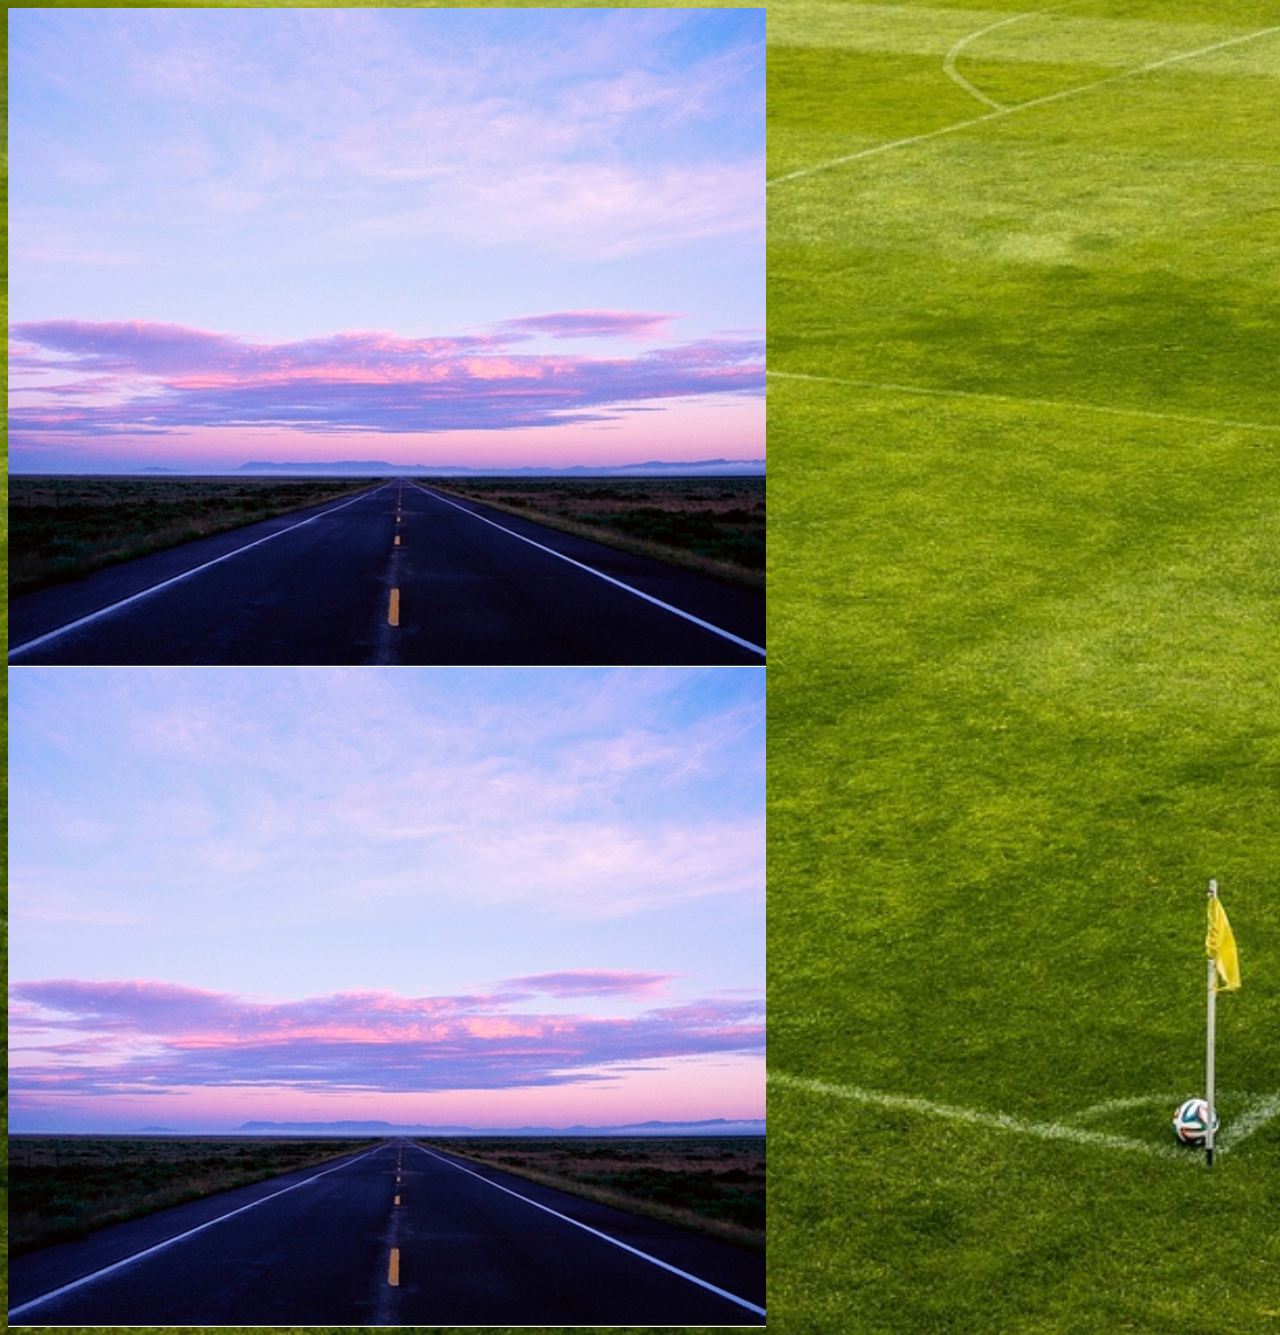
==== ensam.html @ 39a2d455 "Lagrer" ====
<html>
    <head>
        <meta>
        <title>Fotbollshemsida</title>
        <link rel="preconnect" href="https://fonts.gstatic.com">
        <link href="https://fonts.googleapis.com/css2?family=Zen+Dots&display=swap" rel="stylesheet">
        <link rel="stylesheet" href="style.css">
    </head>
    <body> 
      <section class="pr">
        <div class="roww">
            <div class="columnn">
              <img src="img/baratest.jpg" alt="Forest" style="width:60%">
              <div class="lager">

              </div>
            </div>
            <div class="columnn">
              <img src="img/baratest.jpg" alt="Mountains" style="width:60%">
              <div class="lagerr">
                
              </div>
            </div>
          </div>
      </section>

    
    </body>
</html>
---- style.css ----
body {
    font-family: 'Zen Dots', cursive;
    background-image: url(../img/bakgrund3.jpg);
    background-size: cover;
    
}

.rubriker{
    color: white;
    text-align: center;
    box-sizing: border-box;
    flex-basis: 31%;
    border-radius: 10px;
    margin-bottom: 5%;
    background: rgb(226, 0, 0);
    transition: 0.7s;
    
}

.rubriker:hover{
    box-shadow: 0 0 50px 0px rgba(0, 0, 0, 0.2);
}

nav{
    display: flex;
    padding: 2% 6%;
    justify-content: space-between;
    align-items: center;

}

.nav-links{
    flex: 1;
    text-align: center;
}

.nav-links ul li{
    width: 510px;
    list-style: none;
    display: inline-block;
    padding: 8px 12px;
    position: relative;
}

.nav-links ul li a{
    color: white;
    font-size: 19;
    text-decoration: none;
}
.nav-links ul li::after{
    content: '';
    width: 0%;
    height: 5px;
    background: #f44336;
    display: block;
    margin: auto;
    transition: 0.5s;
}
.nav-links ul li:hover::after{
    width: 65%;

}

.campus{
    width: 80%;
    margin: auto;
    text-align: center;
    
}

.campus-col{
    float: left;
    width: 49%;
    padding: 5px;
    border-radius: 100px;
    
}

row::after{
    content: "";
    clear: both;
    display: table;
}

.campus-col img{
    width: 100%;
    
}

.layer{
    background: transparent;
    height: 455px;
    width: 524px;
    position: absolute;
    top: 297px;
    left: 145px;
    transition: 00.5s;
}

.layer2{
    background: transparent;
    height: 455px;
    width: 524px;
    position: absolute;
    top: 297px;
    
}

.layer:hover{
    background: rgba(226, 0, 0, 0.7);

 } 

 .layer2:hover{
    background: rgba(226, 0, 0, 0.7);

 } 



 /*   Text dyker upp första rutan  */

.layer h3{
    width: auto;
    font-weight: 500;
    color: #fff;
    font-size: 26px;
    bottom: 0;
    left: 50%;
    transform: translateX(-50%);
    position: absolute;
    transition: 00.5s;
}

.layer:hover h3{
    bottom: 70%;
    opacity: 1;
}

.layer p{
    width: auto;
    font-weight: 100;
    color: transparent;
    font-size: 12px;
    bottom: 0;
    left: 50%;
    transform: translateX(-50%);
    position: absolute;
    transition: 00.5s;
    
}

.layer:hover p{
    bottom: 55%;
    opacity: 1;
    color: #fff;
}

/* Text dyker upp andra rutan*/

.layer2 h3{
    width: auto;
    font-weight: 500;
    color: #fff;
    font-size: 26px;
    bottom: 0;
    left: 50%;
    transform: translateX(-50%);
    position: absolute;
    transition: 00.5s;
}

.layer2:hover h3{
    bottom: 70%;
    opacity: 1;
}

.layer2 p{
    width: auto;
    font-weight: 100;
    color: transparent;
    font-size: 12px;
    bottom: 0;
    left: 50%;
    transform: translateX(-50%);
    position: absolute;
    transition: 00.5s;
    
}

.layer2:hover p{
    bottom: 55%;
    opacity: 1;
    color: #fff;
}
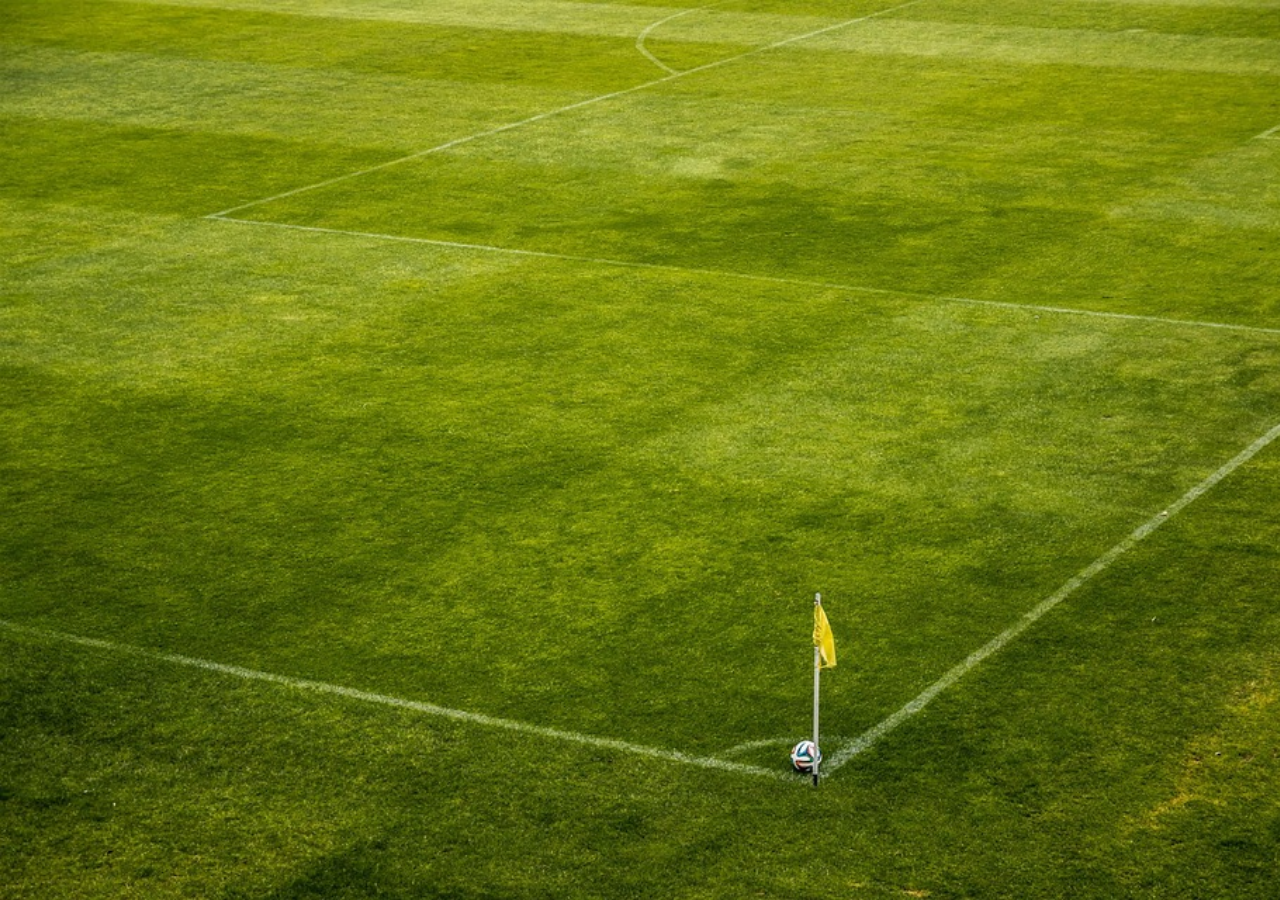
==== commit ea6c686d: "test" ====
--- a/ensam.html
+++ b/ensam.html
@@ -1,29 +1,13 @@
 <html>
     <head>
         <meta>
-        <title>Fotbollshemsida</title>
+        <title>Ensamträning</title>
         <link rel="preconnect" href="https://fonts.gstatic.com">
         <link href="https://fonts.googleapis.com/css2?family=Zen+Dots&display=swap" rel="stylesheet">
         <link rel="stylesheet" href="style.css">
     </head>
     <body> 
-      <section class="pr">
-        <div class="roww">
-            <div class="columnn">
-              <img src="img/baratest.jpg" alt="Forest" style="width:60%">
-              <div class="lager">
-
-              </div>
-            </div>
-            <div class="columnn">
-              <img src="img/baratest.jpg" alt="Mountains" style="width:60%">
-              <div class="lagerr">
-                
-              </div>
-            </div>
-          </div>
-      </section>
-
+      
     
     </body>
 </html>
--- a/style.css
+++ b/style.css
@@ -72,7 +72,7 @@
     float: left;
     width: 49%;
     padding: 5px;
-    border-radius: 100px;
+    
     
 }
 
@@ -84,7 +84,8 @@
 
 .campus-col img{
     width: 100%;
-    
+    display: block;
+    border-radius: 40px;
 }
 
 .layer{
@@ -95,6 +96,7 @@
     top: 297px;
     left: 145px;
     transition: 00.5s;
+    border-radius: 40px;
 }
 
 .layer2{
@@ -103,7 +105,7 @@
     width: 524px;
     position: absolute;
     top: 297px;
-    
+    border-radius: 40px;
 }
 
 .layer:hover{
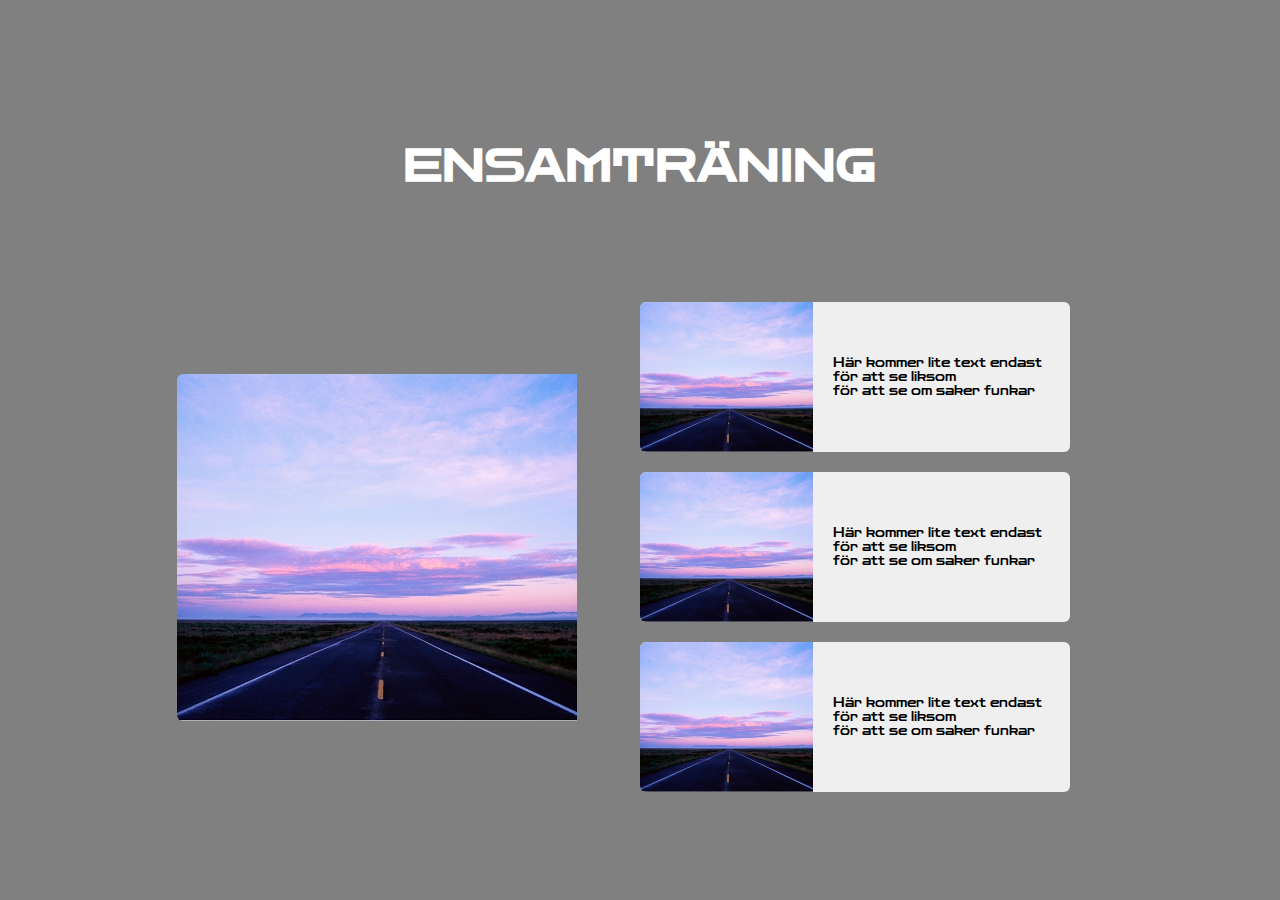
==== commit 523a120a: "e" ====
--- a/ensam.html
+++ b/ensam.html
@@ -5,8 +5,42 @@
         <link rel="preconnect" href="https://fonts.gstatic.com">
         <link href="https://fonts.googleapis.com/css2?family=Zen+Dots&display=swap" rel="stylesheet">
         <link rel="stylesheet" href="style.css">
+        
     </head>
     <body> 
+        <div class="container">
+            <h1>ENSAMTRÄNING</h1>
+            <div class="rad">
+                <div class="col">
+                    <div class="feature-img">
+                        <img src="img/baratest.jpg" width="400vh" >
+                    </div>
+                </div>
+                <div class="col">
+                    <div class="small-img-row">
+                        <div class="small-img">
+                            <img src="img/baratest.jpg" height="150vh">
+                        </div>
+                        <p>Här kommer lite text endast för att se liksom <br>för
+                        att se om saker funkar</p>
+                    </div>
+                    <div class="small-img-row">
+                        <div class="small-img">
+                            <img src="img/baratest.jpg" height="150vh">
+                        </div>
+                        <p>Här kommer lite text endast för att se liksom <br>för
+                        att se om saker funkar</p>
+                    </div>
+                    <div class="small-img-row">
+                        <div class="small-img">
+                            <img src="img/baratest.jpg" height="150vh">
+                        </div>
+                        <p>Här kommer lite text endast för att se liksom <br>för
+                        att se om saker funkar</p>
+                    </div>
+                </div>
+            </div>
+        </div>
       
     
     </body>
--- a/style.css
+++ b/style.css
@@ -2,7 +2,7 @@
     font-family: 'Zen Dots', cursive;
     background-image: url(../img/bakgrund3.jpg);
     background-size: cover;
-    
+    background:grey;
 }
 
 .rubriker{
@@ -194,4 +194,64 @@
     bottom: 55%;
     opacity: 1;
     color: #fff;
-}+}
+
+
+
+
+
+
+/* ENSAM*/
+
+
+
+.container{
+    width: 80%;
+    margin: 80px auto;
+}
+
+.container h1{
+    text-align: center;
+    padding: 60px 0;
+    color: #fff;
+    font-size: 44px;
+}
+
+.rad{
+    display: flex;
+    align-items: center;
+    flex-wrap: wrap;
+}
+
+.col{
+    flex-basis: 50%;
+    min-width: 10%;
+}
+
+.feature-img{
+    width: 83%;
+    margin: auto;
+    position: relative;
+    border-radius: 6px;
+    overflow: hidden;
+}
+
+.small-img-row{
+    display: flex;
+    background: #efefef;
+    margin: 20px 0;
+    align-items: center;
+    border-radius: 6px;
+    overflow: hidden;
+    width: 85%;
+}
+
+.small-img{
+    position: relative;    
+}
+
+.small-img-row p{
+    margin-left: 20px;
+    font-size: 12px;
+}
+
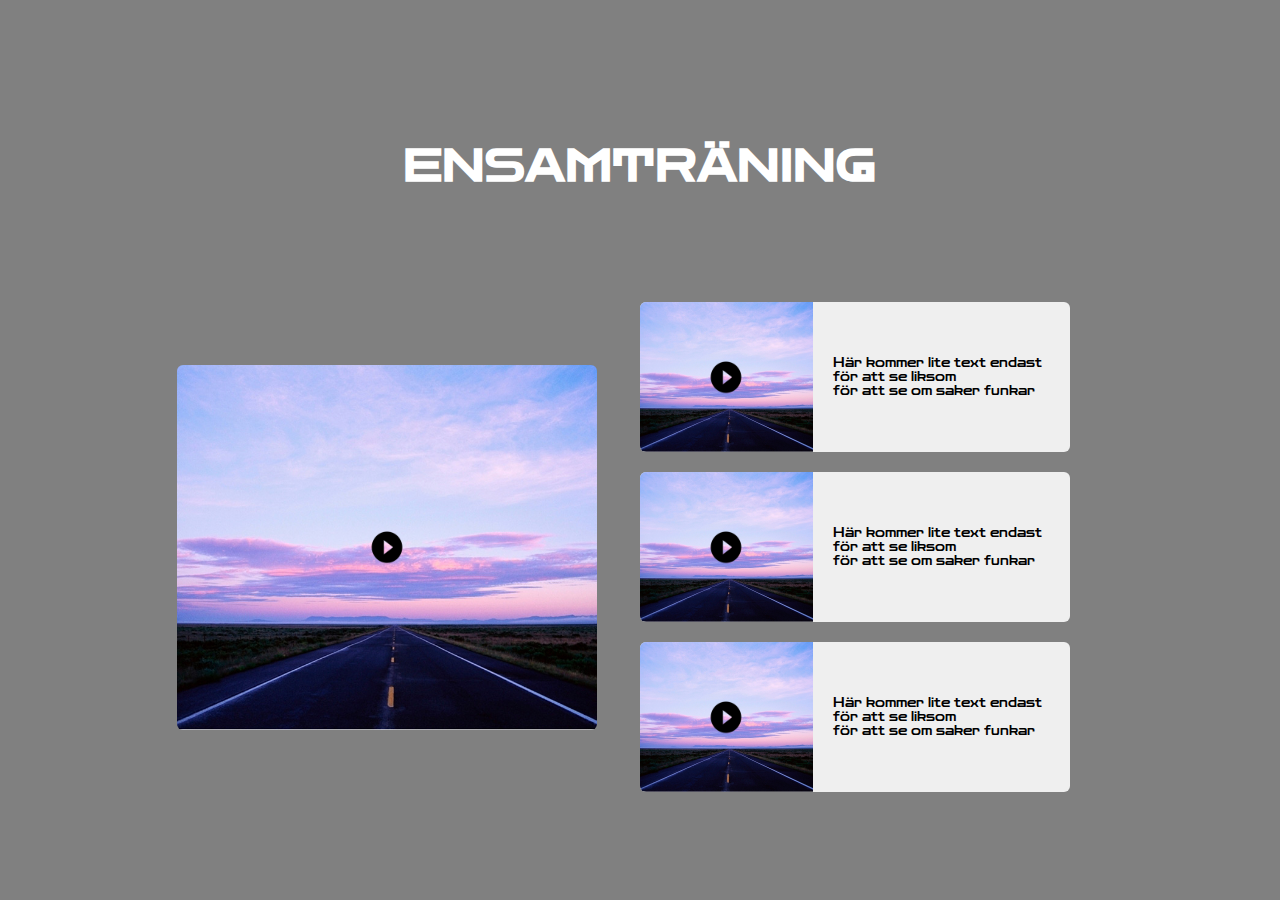
==== commit 33eaf4ab: "videospelare" ====
--- a/ensam.html
+++ b/ensam.html
@@ -13,13 +13,16 @@
             <div class="rad">
                 <div class="col">
                     <div class="feature-img">
-                        <img src="img/baratest.jpg" width="400vh" >
+                        <img src="img/baratest.jpg" width="100%" >
+                        <img src="img/playbtn.png" class="play-btn"
+                        onclick="playVideo('img/video.mp4')">
                     </div>
                 </div>
                 <div class="col">
                     <div class="small-img-row">
                         <div class="small-img">
                             <img src="img/baratest.jpg" height="150vh">
+                            <img src="img/playbtn.png" class="play-btn">
                         </div>
                         <p>Här kommer lite text endast för att se liksom <br>för
                         att se om saker funkar</p>
@@ -27,6 +30,7 @@
                     <div class="small-img-row">
                         <div class="small-img">
                             <img src="img/baratest.jpg" height="150vh">
+                            <img src="img/playbtn.png" class="play-btn">
                         </div>
                         <p>Här kommer lite text endast för att se liksom <br>för
                         att se om saker funkar</p>
@@ -34,6 +38,7 @@
                     <div class="small-img-row">
                         <div class="small-img">
                             <img src="img/baratest.jpg" height="150vh">
+                            <img src="img/playbtn.png" class="play-btn">
                         </div>
                         <p>Här kommer lite text endast för att se liksom <br>för
                         att se om saker funkar</p>
@@ -41,6 +46,33 @@
                 </div>
             </div>
         </div>
+
+        <div class="video-player" id="videoPlayer">
+            <video width="100%" controls autoplay id="myVideo">
+                <source src="img/video.mp4" type="video.mp4">
+            </video>
+            <img src="img/close.png" class="close-btn" 
+            onclick="stopVideo()">
+        </div>
+
+<script>
+    var videoPlayer = document.getElementById("videoPlayer");
+    var myVideo = document.getElementById("myVideo");
+
+    function stopVideo(){
+        videoPlayer.style.display = "none";
+
+    }
+
+    function playVideo(file){
+        myVideo.src = file;
+        videoPlayer.style.display = "block";
+        
+    }
+
+
+
+</script>
       
     
     </body>
--- a/style.css
+++ b/style.css
@@ -255,3 +255,32 @@
     font-size: 12px;
 }
 
+.play-btn{
+    width: 60px;
+    position: absolute;
+    left: 50%;
+    top: 50%;
+    transform: translate(-50%, -50%);
+    cursor: pointer;
+}
+
+.video-player{
+    width: 80%;
+    position: absolute;
+    left: 50%;
+    top: 50%;
+    transform: translate(-50%, -50%);
+    display: none;
+}
+
+video:focus{
+    outline: none;
+}
+
+.close-btn{
+    position: absolute;
+    top: 10px;
+    right: 10px;
+    width: 30px;
+    cursor: pointer;
+}
